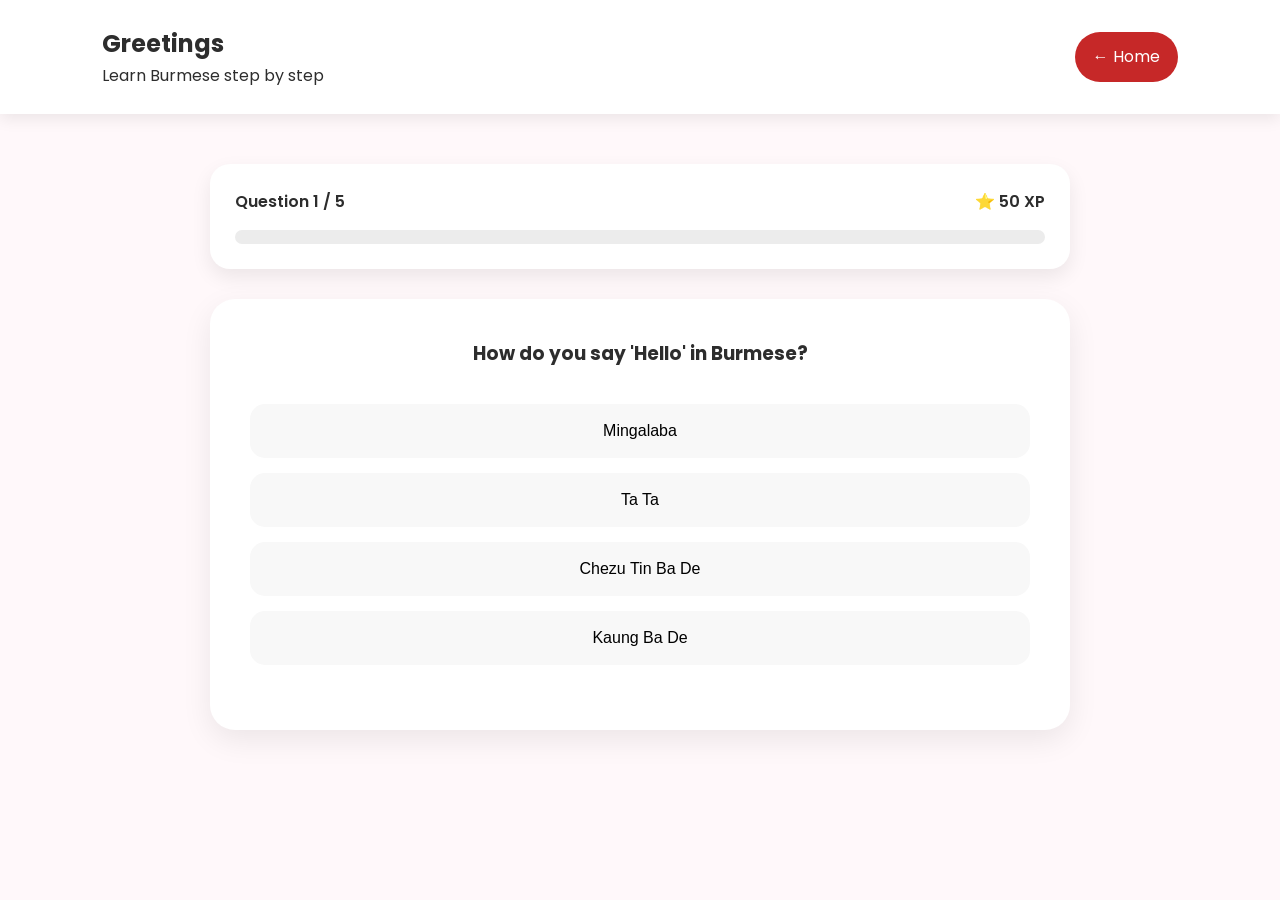
==== lesson.html @ 3cbdacf6 "Add files via upload" ====
<!DOCTYPE html>
<html lang="en">

<head>

<meta charset="UTF-8">

<meta name="viewport" content="width=device-width, initial-scale=1.0">

<title>Lesson | Learn Burmese with Su</title>

<link rel="preconnect" href="https://fonts.googleapis.com">

<link rel="preconnect" href="https://fonts.gstatic.com" crossorigin>

<link href="https://fonts.googleapis.com/css2?family=Poppins:wght@300;400;500;600;700&display=swap" rel="stylesheet">

<link rel="stylesheet" href="style.css">

</head>

<body class="lesson-page">

<header class="lesson-header">

<div>

<h2 id="lessonTitle">

Loading Lesson...

</h2>

<p id="lessonSubtitle">

Learn Burmese step by step

</p>

</div>

<a href="index.html" class="back-btn">

← Home

</a>

</header>

<main class="lesson-container">

<div class="progress-box">

<div class="progress-info">

<span id="questionCounter">

Question 1 / 10

</span>

<span id="xpCounter">

⭐ 0 XP

</span>

</div>

<div class="progress-bar">

<div id="progressFill">

</div>

</div>

</div>

<div class="question-card">

<h3 id="question">

Loading...

</h3>

<div id="answers">

<!-- Buttons generated by JavaScript -->

</div>

<div id="feedback">

</div>

<button
id="nextButton"
class="primary-btn"
style="display:none;">

Next →

</button>

</div>

</main>

<div id="completeScreen" class="complete-screen">

<div class="complete-card">

<h1>

🎉 Lesson Complete!

</h1>

<h2 id="scoreText">

100%

</h2>

<p>

Excellent work!

</p>

<div class="stats">

<div>

⭐

<h3 id="earnedXP">

0 XP

</h3>

<p>Earned</p>

</div>

<div>

📚

<h3 id="learnedWords">

0</h3>

<p>Words</p>

</div>

</div>

<button
class="primary-btn"
onclick="goHome()">

Back Home

</button>

</div>

</div>

<script src="questions.js"></script>

<script src="lesson.js"></script>

</body>

</html>
---- style.css ----
/* ==========================================
   Learn Burmese with Su
   Version 1.0
========================================== */

:root{

    --primary:#C62828;
    --primary-dark:#8E1C1C;

    --background:#FFF8FA;

    --card:#FFFFFF;

    --text:#2D2D2D;

    --gray:#777777;

    --border:#F2E8EA;

    --success:#43A047;

    --danger:#E53935;

    --shadow:0 10px 30px rgba(0,0,0,.08);

}

*{
    margin:0;
    padding:0;
    box-sizing:border-box;
}

html{
    scroll-behavior:smooth;
}

body{

    font-family:'Poppins',sans-serif;

    background:var(--background);

    color:var(--text);

    line-height:1.6;

}

/* ==========================
      NAVBAR
========================== */

.navbar{

    background:white;

    display:flex;

    justify-content:space-between;

    align-items:center;

    padding:18px 8%;

    box-shadow:var(--shadow);

    position:sticky;

    top:0;

    z-index:1000;

}

.logo{

    display:flex;

    align-items:center;

    gap:15px;

}

.logo-icon{

    width:60px;

    height:60px;

    border-radius:50%;

    background:var(--primary);

    color:white;

    display:flex;

    justify-content:center;

    align-items:center;

    font-size:28px;

}

.logo-text h1{

    font-size:24px;

    color:var(--primary);

}

.logo-text p{

    color:var(--gray);

    font-size:14px;

}

.login-btn{

    border:none;

    background:var(--primary);

    color:white;

    padding:12px 20px;

    border-radius:30px;

    cursor:pointer;

    transition:.3s;

}

.login-btn:hover{

    background:var(--primary-dark);

}

/* ==========================
      HERO
========================== */

.hero{

    padding:80px 8%;

    text-align:center;

}

.tag{

    display:inline-block;

    background:#FFE9EC;

    color:var(--primary);

    padding:8px 18px;

    border-radius:50px;

    font-size:13px;

    font-weight:600;

    margin-bottom:20px;

}

.hero h2{

    font-size:52px;

    margin-bottom:20px;

}

.hero p{

    max-width:700px;

    margin:auto;

    color:var(--gray);

    font-size:18px;

}

.hero-buttons{

    margin-top:35px;

}

.primary-btn{

    background:var(--primary);

    color:white;

    border:none;

    padding:16px 30px;

    border-radius:40px;

    cursor:pointer;

    font-size:16px;

    margin-right:15px;

    transition:.3s;

}

.primary-btn:hover{

    transform:translateY(-3px);

    background:var(--primary-dark);

}

.secondary-btn{

    background:white;

    color:var(--primary);

    border:2px solid var(--primary);

    padding:16px 30px;

    border-radius:40px;

    cursor:pointer;

    transition:.3s;

}

.secondary-btn:hover{

    background:var(--primary);

    color:white;

}

/* ==========================
      DASHBOARD
========================== */

.dashboard{

    width:85%;

    margin:auto;

    display:grid;

    grid-template-columns:repeat(3,1fr);

    gap:25px;

}

.stat-card{

    background:white;

    border-radius:20px;

    text-align:center;

    padding:35px;

    box-shadow:var(--shadow);

}

.stat-card span{

    font-size:42px;

    font-weight:bold;

    color:var(--primary);

    display:block;

    margin:12px 0;

}

/* ==========================
      CONTINUE CARD
========================== */

.continue{

    width:85%;

    margin:60px auto;

}

.continue-card{

    background:linear-gradient(135deg,#C62828,#AD1457);

    color:white;

    padding:35px;

    border-radius:25px;

    display:flex;

    justify-content:space-between;

    align-items:center;

    box-shadow:var(--shadow);

}

.continue-card button{

    background:white;

    color:var(--primary);

    border:none;

    padding:15px 25px;

    border-radius:30px;

    cursor:pointer;

    font-weight:600;

}

/* ==========================
      LESSONS
========================== */

.lessons{

    width:85%;

    margin:auto;

    padding-bottom:60px;

}

.lessons h2{

    margin-bottom:30px;

}

#lessonContainer{

    display:grid;

    grid-template-columns:repeat(auto-fit,minmax(280px,1fr));

    gap:25px;

}

.lesson-card{

    background:white;

    border-radius:20px;

    padding:25px;

    box-shadow:var(--shadow);

    transition:.3s;

    cursor:pointer;

}

.lesson-card:hover{

    transform:translateY(-6px);

}

.lesson-card h3{

    color:var(--primary);

    margin-bottom:10px;

}

.lesson-card p{

    color:var(--gray);

}

.lesson-card button{

    margin-top:20px;

    width:100%;

    background:var(--primary);

    color:white;

    border:none;

    padding:12px;

    border-radius:15px;

    cursor:pointer;

}

/* ==========================
      ABOUT
========================== */

.about{

    background:white;

    padding:80px 8%;

}

.about h2{

    text-align:center;

    margin-bottom:50px;

}

.features{

    display:grid;

    grid-template-columns:repeat(3,1fr);

    gap:30px;

}

.feature{

    text-align:center;

    padding:30px;

}

.emoji{

    font-size:50px;

    margin-bottom:20px;

}

/* ==========================
      FOOTER
========================== */

footer{

    background:#111;

    color:white;

    text-align:center;

    padding:30px;

}

/* ==========================
      MOBILE
========================== */

@media(max-width:900px){

.dashboard{

    grid-template-columns:1fr;

}

.features{

    grid-template-columns:1fr;

}

.continue-card{

    flex-direction:column;

    text-align:center;

    gap:25px;

}

.hero h2{

    font-size:36px;

}

.navbar{

    flex-direction:column;

    gap:20px;

}

.logo{

    flex-direction:column;

}

}

/*==========================================
LESSON PAGE
==========================================*/

.lesson-page{

background:#FFF8FA;

min-height:100vh;

font-family:'Poppins',sans-serif;

}

.lesson-header{

display:flex;

justify-content:space-between;

align-items:center;

padding:25px 8%;

background:white;

box-shadow:0 5px 15px rgba(0,0,0,.08);

}

.back-btn{

text-decoration:none;

background:#C62828;

color:white;

padding:12px 18px;

border-radius:30px;

}

.lesson-container{

max-width:900px;

margin:50px auto;

padding:0 20px;

}

.progress-box{

background:white;

padding:25px;

border-radius:20px;

box-shadow:0 8px 20px rgba(0,0,0,.08);

margin-bottom:30px;

}

.progress-info{

display:flex;

justify-content:space-between;

margin-bottom:15px;

font-weight:600;

}

.progress-bar{

width:100%;

height:15px;

background:#eee;

border-radius:20px;

overflow:hidden;

}

#progressFill{

width:0%;

height:100%;

background:#C62828;

transition:.4s;

}

.question-card{

background:white;

padding:40px;

border-radius:25px;

box-shadow:0 10px 30px rgba(0,0,0,.08);

}

#question{

margin-bottom:35px;

text-align:center;

}

.answer-btn{

display:block;

width:100%;

margin-bottom:15px;

padding:18px;

border:none;

background:#f8f8f8;

border-radius:15px;

font-size:16px;

cursor:pointer;

transition:.3s;

}

.answer-btn:hover{

background:#C62828;

color:white;

}

.correct{

background:#43A047!important;

color:white;

}

.wrong{

background:#E53935!important;

color:white;

}

#feedback{

margin:25px 0;

font-size:18px;

font-weight:600;

text-align:center;

}

.complete-screen{

display:none;

position:fixed;

left:0;

top:0;

width:100%;

height:100%;

background:rgba(0,0,0,.65);

justify-content:center;

align-items:center;

}

.complete-card{

background:white;

padding:50px;

border-radius:25px;

text-align:center;

width:90%;

max-width:450px;

}

.stats{

display:flex;

justify-content:space-around;

margin:35px 0;

}

/*==========================================
UNIT PAGE
==========================================*/

.unit-container{

    width:85%;
    max-width:1200px;
    margin:40px auto 80px;

}

.back-link{

    display:inline-block;
    margin-bottom:25px;

    color:var(--primary);

    text-decoration:none;

    font-weight:600;

    transition:.3s;

}

.back-link:hover{

    color:var(--primary-dark);

}

.unit-hero{

    background:white;

    border-radius:25px;

    padding:40px;

    display:flex;

    align-items:center;

    gap:30px;

    box-shadow:var(--shadow);

    margin-bottom:35px;

}

.unit-icon{

    width:90px;

    height:90px;

    border-radius:50%;

    background:var(--primary);

    color:white;

    display:flex;

    justify-content:center;

    align-items:center;

    font-size:42px;

    flex-shrink:0;

}

.unit-label{

    color:var(--primary);

    font-weight:700;

    letter-spacing:2px;

    margin-bottom:10px;

}

.unit-hero h1{

    font-size:38px;

    margin-bottom:15px;

}

.unit-hero p{

    color:var(--gray);

}



/*==========================================
PROGRESS
==========================================*/

.progress-section{

    background:white;

    border-radius:25px;

    padding:30px;

    box-shadow:var(--shadow);

    margin-bottom:40px;

}

.progress-header{

    display:flex;

    justify-content:space-between;

    align-items:center;

    font-weight:600;

    margin-bottom:15px;

}

.progress-bar{

    width:100%;

    height:14px;

    background:#ECECEC;

    border-radius:20px;

    overflow:hidden;

}

.progress-fill{

    width:0%;

    height:100%;

    background:linear-gradient(90deg,#C62828,#E53935);

    transition:.4s;

}

#progressText{

    margin-top:12px;

    color:var(--gray);

}



/*==========================================
LESSON SECTION
==========================================*/

.lesson-section{

    margin-top:50px;

}

.lesson-section h2{

    margin-bottom:25px;

}



/*==========================================
LESSON CARDS
==========================================*/

#lessonContainer{

    display:grid;

    grid-template-columns:repeat(auto-fit,minmax(320px,1fr));

    gap:25px;

}

.lesson-card{

    background:white;

    border-radius:22px;

    padding:30px;

    box-shadow:var(--shadow);

    transition:.3s;

}

.lesson-card:hover{

    transform:translateY(-6px);

}

.lesson-icon{

    width:65px;

    height:65px;

    border-radius:50%;

    background:#FFE9EC;

    color:var(--primary);

    display:flex;

    justify-content:center;

    align-items:center;

    font-size:30px;

    margin-bottom:20px;

}

.lesson-card h3{

    color:var(--primary);

    font-size:15px;

    margin-bottom:5px;

}

.lesson-card h2{

    margin-bottom:12px;

    font-size:24px;

}

.lesson-card p{

    color:var(--gray);

    margin-bottom:20px;

}

.lesson-meta{

    display:flex;

    flex-direction:column;

    gap:8px;

    margin-bottom:25px;

    color:#555;

    font-size:15px;

}



/*==========================================
LOCKED CARD
==========================================*/

.lesson-card.locked{

    opacity:.65;

    background:#FAFAFA;

}

.lesson-card.locked .lesson-icon{

    background:#EEE;

}

.lesson-card.locked:hover{

    transform:none;

}



/*==========================================
GOAL CARD
==========================================*/

.goal-card{

    background:white;

    margin-top:50px;

    border-radius:25px;

    padding:35px;

    box-shadow:var(--shadow);

}

.goal-card h2{

    margin-bottom:20px;

}

.goal-card ul{

    padding-left:25px;

}

.goal-card li{

    margin-bottom:12px;

}



/*==========================================
RESPONSIVE
==========================================*/

@media(max-width:900px){

.unit-container{

    width:92%;

}

.unit-hero{

    flex-direction:column;

    text-align:center;

}

.progress-header{

    flex-direction:column;

    gap:8px;

}

.lesson-card{

    padding:25px;

}

.lesson-card h2{

    font-size:22px;

}

}
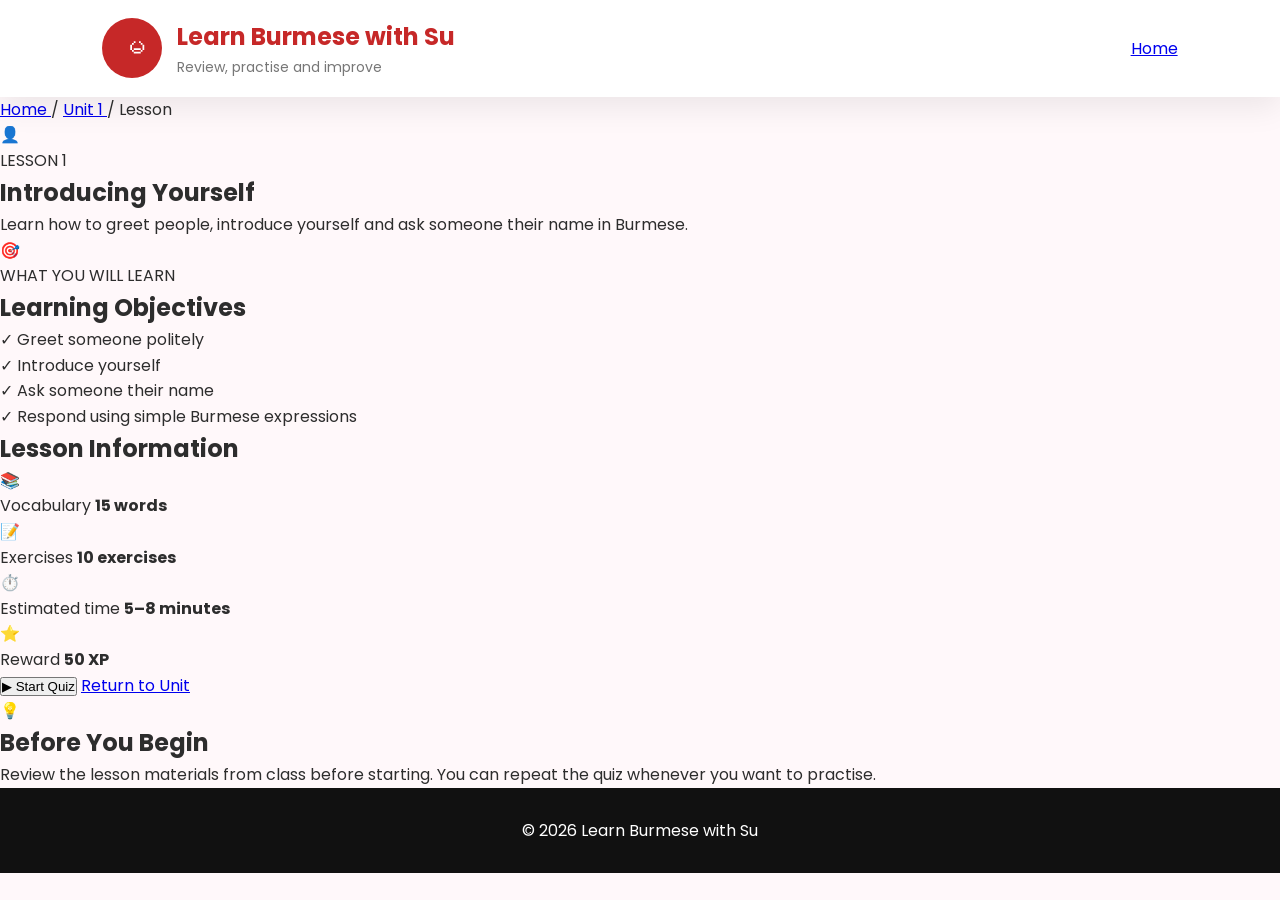
==== commit 77c2ea83: "Add lesson overview page structure in lesson.html This file contains the HTML structure for a lesson" ====
--- a/lesson.html
+++ b/lesson.html
@@ -1,181 +1,397 @@
-<!DOCTYPE html>
-<html lang="en">
-
-<head>
-
-<meta charset="UTF-8">
-
-<meta name="viewport" content="width=device-width, initial-scale=1.0">
-
-<title>Lesson | Learn Burmese with Su</title>
-
-<link rel="preconnect" href="https://fonts.googleapis.com">
-
-<link rel="preconnect" href="https://fonts.gstatic.com" crossorigin>
-
-<link href="https://fonts.googleapis.com/css2?family=Poppins:wght@300;400;500;600;700&display=swap" rel="stylesheet">
-
-<link rel="stylesheet" href="style.css">
-
-</head>
-
-<body class="lesson-page">
-
-<header class="lesson-header">
-
-<div>
-
-<h2 id="lessonTitle">
-
-Loading Lesson...
-
-</h2>
-
-<p id="lessonSubtitle">
-
-Learn Burmese step by step
-
-</p>
-
-</div>
-
-<a href="index.html" class="back-btn">
-
-← Home
-
-</a>
-
-</header>
-
-<main class="lesson-container">
-
-<div class="progress-box">
-
-<div class="progress-info">
-
-<span id="questionCounter">
-
-Question 1 / 10
-
-</span>
-
-<span id="xpCounter">
-
-⭐ 0 XP
-
-</span>
-
-</div>
-
-<div class="progress-bar">
-
-<div id="progressFill">
-
-</div>
-
-</div>
-
-</div>
-
-<div class="question-card">
-
-<h3 id="question">
-
-Loading...
-
-</h3>
-
-<div id="answers">
-
-<!-- Buttons generated by JavaScript -->
-
-</div>
-
-<div id="feedback">
-
-</div>
-
-<button
-id="nextButton"
-class="primary-btn"
-style="display:none;">
-
-Next →
-
-</button>
-
-</div>
-
-</main>
-
-<div id="completeScreen" class="complete-screen">
-
-<div class="complete-card">
-
-<h1>
-
-🎉 Lesson Complete!
-
-</h1>
-
-<h2 id="scoreText">
-
-100%
-
-</h2>
-
-<p>
-
-Excellent work!
-
-</p>
-
-<div class="stats">
-
-<div>
-
-⭐
-
-<h3 id="earnedXP">
-
-0 XP
-
-</h3>
-
-<p>Earned</p>
-
-</div>
-
-<div>
-
-📚
-
-<h3 id="learnedWords">
-
-0</h3>
-
-<p>Words</p>
-
-</div>
-
-</div>
-
-<button
-class="primary-btn"
-onclick="goHome()">
-
-Back Home
-
-</button>
-
-</div>
-
-</div>
-
-<script src="questions.js"></script>
-
-<script src="lesson.js"></script>
-
-</body>
-
-</html>+<!DOCTYPE html>
+
+<html lang="en">
+
+<head>
+
+    <meta charset="UTF-8">
+
+    <meta
+        name="viewport"
+        content="width=device-width, initial-scale=1.0"
+    >
+
+    <meta
+        name="description"
+        content="Review the lesson objectives and begin your Burmese language practice."
+    >
+
+    <title>Lesson Overview | Learn Burmese with Su</title>
+
+    <link
+        rel="preconnect"
+        href="https://fonts.googleapis.com"
+    >
+
+    <link
+        rel="preconnect"
+        href="https://fonts.gstatic.com"
+        crossorigin
+    >
+
+    <link
+        href="https://fonts.googleapis.com/css2?family=Poppins:wght@400;500;600;700&display=swap"
+        rel="stylesheet"
+    >
+
+    <link
+        rel="stylesheet"
+        href="style.css"
+    >
+
+</head>
+
+<body class="lesson-overview-page">
+
+
+    <!-- ==========================================
+         NAVIGATION
+    =========================================== -->
+
+    <header class="navbar">
+
+        <div class="logo">
+
+            <div class="logo-icon">
+                မ
+            </div>
+
+            <div class="logo-text">
+
+                <h1>Learn Burmese with Su</h1>
+
+                <p>Review, practise and improve</p>
+
+            </div>
+
+        </div>
+
+
+        <a
+            href="index.html"
+            class="lesson-home-link"
+        >
+            Home
+        </a>
+
+    </header>
+
+
+
+    <!-- ==========================================
+         MAIN CONTENT
+    =========================================== -->
+
+    <main class="lesson-overview-container">
+
+
+        <!-- BREADCRUMB -->
+
+        <nav
+            class="lesson-breadcrumb"
+            aria-label="Lesson navigation"
+        >
+
+            <a
+                href="index.html"
+                class="breadcrumb-link"
+            >
+                Home
+            </a>
+
+            <span class="breadcrumb-divider">
+                /
+            </span>
+
+            <a
+                href="unit.html?unit=1"
+                id="unitBreadcrumb"
+                class="breadcrumb-link"
+            >
+                Unit 1
+            </a>
+
+            <span class="breadcrumb-divider">
+                /
+            </span>
+
+            <span id="lessonBreadcrumb">
+                Lesson
+            </span>
+
+        </nav>
+
+
+
+        <!-- LESSON HERO -->
+
+        <section class="lesson-overview-hero">
+
+            <div
+                id="lessonOverviewIcon"
+                class="lesson-overview-icon"
+            >
+                👤
+            </div>
+
+
+            <div class="lesson-overview-content">
+
+                <p
+                    id="lessonNumber"
+                    class="lesson-overview-label"
+                >
+                    LESSON 1
+                </p>
+
+                <h1 id="lessonTitle">
+                    Introducing Yourself
+                </h1>
+
+                <p
+                    id="lessonDescription"
+                    class="lesson-overview-description"
+                >
+                    Learn how to greet people, introduce yourself and ask
+                    someone their name in Burmese.
+                </p>
+
+            </div>
+
+        </section>
+
+
+
+        <!-- LESSON DETAILS -->
+
+        <div class="lesson-overview-grid">
+
+
+            <!-- LEFT COLUMN -->
+
+            <section class="lesson-objectives-card">
+
+                <div class="section-heading">
+
+                    <div class="section-heading-icon">
+                        🎯
+                    </div>
+
+                    <div>
+
+                        <p class="section-label">
+                            WHAT YOU WILL LEARN
+                        </p>
+
+                        <h2>Learning Objectives</h2>
+
+                    </div>
+
+                </div>
+
+
+                <ul
+                    id="objectivesList"
+                    class="objectives-list"
+                >
+
+                    <li>
+                        <span class="objective-check">✓</span>
+                        Greet someone politely
+                    </li>
+
+                    <li>
+                        <span class="objective-check">✓</span>
+                        Introduce yourself
+                    </li>
+
+                    <li>
+                        <span class="objective-check">✓</span>
+                        Ask someone their name
+                    </li>
+
+                    <li>
+                        <span class="objective-check">✓</span>
+                        Respond using simple Burmese expressions
+                    </li>
+
+                </ul>
+
+            </section>
+
+
+
+            <!-- RIGHT COLUMN -->
+
+            <aside class="lesson-information-card">
+
+                <h2>Lesson Information</h2>
+
+
+                <div class="lesson-information-list">
+
+
+                    <div class="lesson-information-item">
+
+                        <div class="information-icon">
+                            📚
+                        </div>
+
+                        <div>
+
+                            <span class="information-label">
+                                Vocabulary
+                            </span>
+
+                            <strong id="lessonWords">
+                                15 words
+                            </strong>
+
+                        </div>
+
+                    </div>
+
+
+                    <div class="lesson-information-item">
+
+                        <div class="information-icon">
+                            📝
+                        </div>
+
+                        <div>
+
+                            <span class="information-label">
+                                Exercises
+                            </span>
+
+                            <strong id="lessonExercises">
+                                10 exercises
+                            </strong>
+
+                        </div>
+
+                    </div>
+
+
+                    <div class="lesson-information-item">
+
+                        <div class="information-icon">
+                            ⏱️
+                        </div>
+
+                        <div>
+
+                            <span class="information-label">
+                                Estimated time
+                            </span>
+
+                            <strong id="lessonDuration">
+                                5–8 minutes
+                            </strong>
+
+                        </div>
+
+                    </div>
+
+
+                    <div class="lesson-information-item">
+
+                        <div class="information-icon">
+                            ⭐
+                        </div>
+
+                        <div>
+
+                            <span class="information-label">
+                                Reward
+                            </span>
+
+                            <strong id="lessonXp">
+                                50 XP
+                            </strong>
+
+                        </div>
+
+                    </div>
+
+
+                </div>
+
+
+                <button
+                    id="startPracticeButton"
+                    class="start-practice-btn"
+                    type="button"
+                >
+                    <span>▶</span>
+                    Start Quiz
+                </button>
+
+
+                <a
+                    href="unit.html?unit=1"
+                    id="backToUnitLink"
+                    class="back-to-unit-link"
+                >
+                    Return to Unit
+                </a>
+
+            </aside>
+
+
+        </div>
+
+
+
+        <!-- LESSON NOTE -->
+
+        <section class="lesson-note-card">
+
+            <div class="lesson-note-icon">
+                💡
+            </div>
+
+            <div>
+
+                <h2>Before You Begin</h2>
+
+                <p>
+                    Review the lesson materials from class before starting.
+                    You can repeat the quiz whenever you want to practise.
+                </p>
+
+            </div>
+
+        </section>
+
+
+    </main>
+
+
+
+    <!-- ==========================================
+         FOOTER
+    =========================================== -->
+
+    <footer>
+
+        <p>
+            © 2026 Learn Burmese with Su
+        </p>
+
+    </footer>
+
+
+
+    <!-- ==========================================
+         SCRIPTS
+    =========================================== -->
+
+    <script src="courseData.js"></script>
+
+    <script src="lesson.js"></script>
+
+
+</body>
+
+</html>
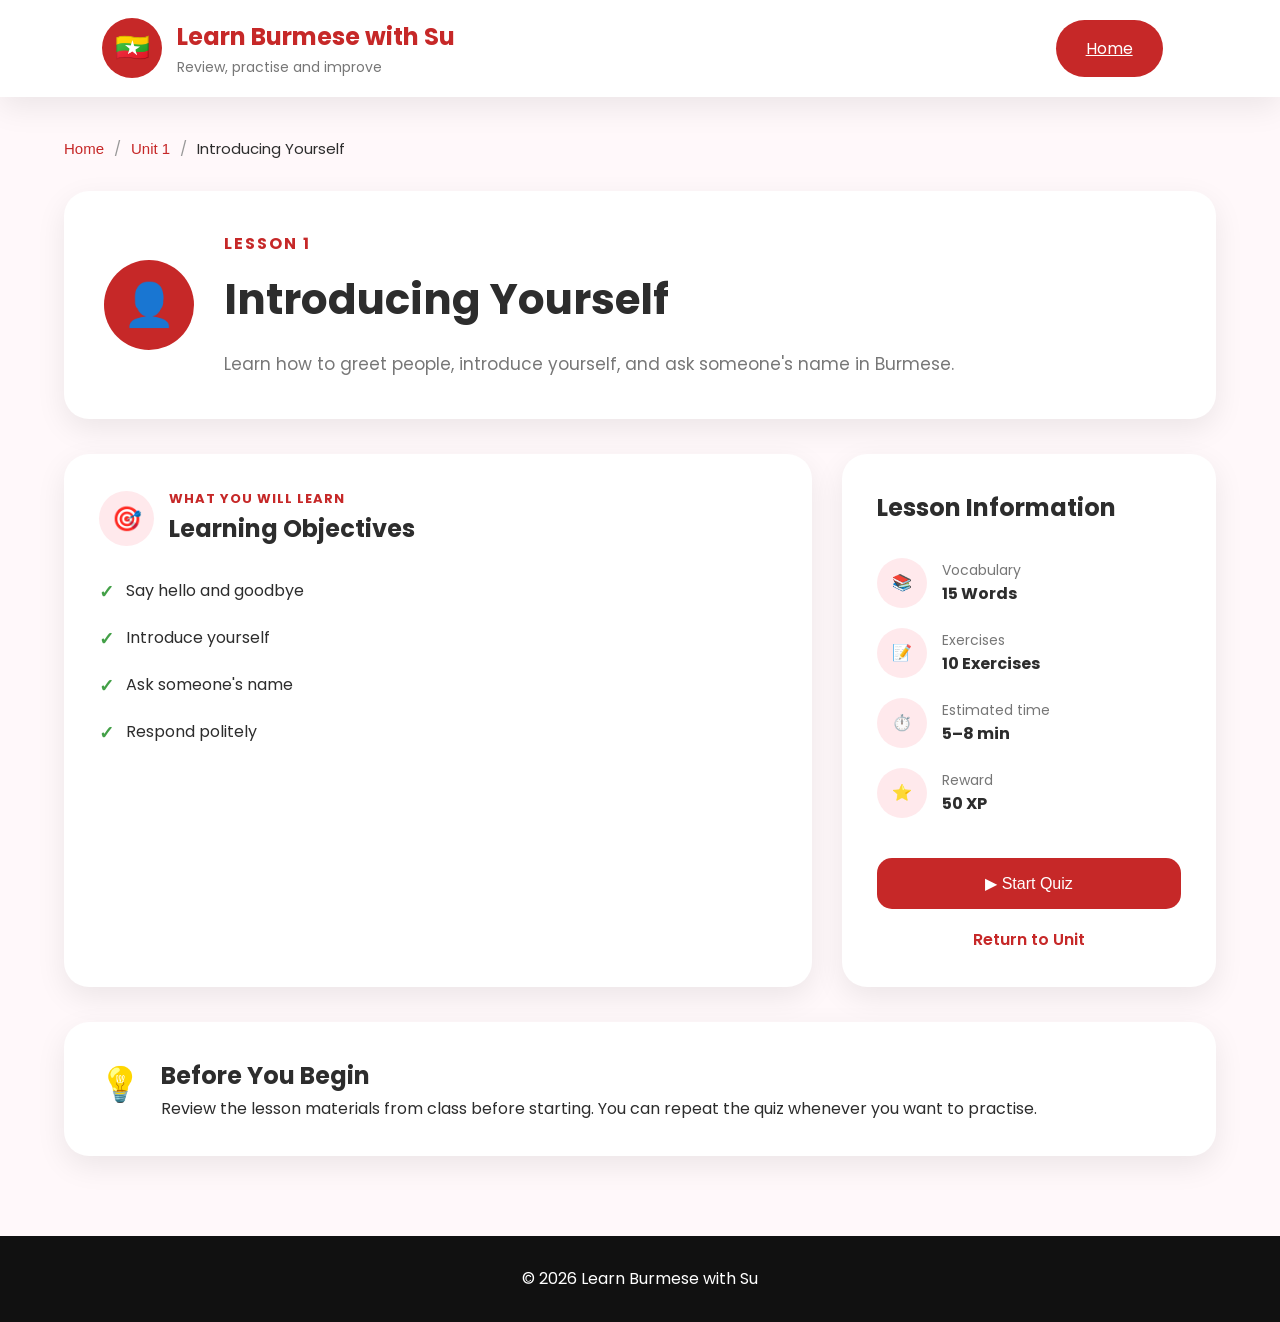
==== commit 2710c2f4: "Update lesson.html" ====
--- a/lesson.html
+++ b/lesson.html
@@ -53,7 +53,7 @@
         <div class="logo">
 
             <div class="logo-icon">
-                မ
+                🇲🇲
             </div>
 
             <div class="logo-text">
@@ -69,7 +69,7 @@
 
         <a
             href="index.html"
-            class="lesson-home-link"
+            class="primary-btn nav-btn"
         >
             Home
         </a>
--- a/style.css
+++ b/style.css
@@ -376,7 +376,7 @@
 
 }
 
-#lessonContainer{
+#unitContainer{
 
     display:grid;
 
@@ -554,237 +554,267 @@
 
 }
 
-/*==========================================
-LESSON PAGE
-==========================================*/
-
-.lesson-page{
-
-background:#FFF8FA;
-
-min-height:100vh;
-
-font-family:'Poppins',sans-serif;
-
-}
-
-.lesson-header{
-
-display:flex;
-
-justify-content:space-between;
-
-align-items:center;
-
-padding:25px 8%;
-
-background:white;
-
-box-shadow:0 5px 15px rgba(0,0,0,.08);
-
-}
-
-.back-btn{
-
-text-decoration:none;
-
-background:#C62828;
-
-color:white;
-
-padding:12px 18px;
-
-border-radius:30px;
-
-}
-
-.lesson-container{
-
-max-width:900px;
-
-margin:50px auto;
-
-padding:0 20px;
-
-}
-
-.progress-box{
-
-background:white;
-
-padding:25px;
-
-border-radius:20px;
-
-box-shadow:0 8px 20px rgba(0,0,0,.08);
-
-margin-bottom:30px;
-
-}
-
-.progress-info{
-
-display:flex;
-
-justify-content:space-between;
-
-margin-bottom:15px;
-
-font-weight:600;
-
-}
-
-.progress-bar{
-
-width:100%;
-
-height:15px;
-
-background:#eee;
-
-border-radius:20px;
-
-overflow:hidden;
-
-}
-
-#progressFill{
-
-width:0%;
-
-height:100%;
-
-background:#C62828;
-
-transition:.4s;
-
-}
-
-.question-card{
-
-background:white;
-
-padding:40px;
-
-border-radius:25px;
-
-box-shadow:0 10px 30px rgba(0,0,0,.08);
-
-}
-
-#question{
-
-margin-bottom:35px;
-
-text-align:center;
-
-}
-
-.answer-btn{
-
-display:block;
-
-width:100%;
-
-margin-bottom:15px;
-
-padding:18px;
-
-border:none;
-
-background:#f8f8f8;
-
-border-radius:15px;
-
-font-size:16px;
-
-cursor:pointer;
-
-transition:.3s;
-
-}
-
-.answer-btn:hover{
-
-background:#C62828;
-
-color:white;
-
-}
-
-.correct{
-
-background:#43A047!important;
-
-color:white;
-
-}
-
-.wrong{
-
-background:#E53935!important;
-
-color:white;
-
-}
-
-#feedback{
-
-margin:25px 0;
-
-font-size:18px;
-
-font-weight:600;
-
-text-align:center;
-
-}
-
-.complete-screen{
-
-display:none;
-
-position:fixed;
-
-left:0;
-
-top:0;
-
-width:100%;
-
-height:100%;
-
-background:rgba(0,0,0,.65);
-
-justify-content:center;
-
-align-items:center;
-
-}
-
-.complete-card{
-
-background:white;
-
-padding:50px;
-
-border-radius:25px;
-
-text-align:center;
-
-width:90%;
-
-max-width:450px;
-
-}
-
-.stats{
-
-display:flex;
-
-justify-content:space-around;
-
-margin:35px 0;
+/*==================================================
+    LESSON OVERVIEW PAGE
+==================================================*/
+
+.lesson-overview-page{
+    background:var(--background);
+    min-height:100vh;
+}
+
+.lesson-overview-container{
+    width:90%;
+    max-width:1200px;
+    margin:40px auto 80px;
+}
+
+/*==================================================
+    BREADCRUMB
+==================================================*/
+
+.lesson-breadcrumb{
+    display:flex;
+    align-items:center;
+    gap:10px;
+    margin-bottom:30px;
+    font-size:15px;
+}
+
+.breadcrumb-link{
+    color:var(--primary);
+    text-decoration:none;
+    font-weight:500;
+}
+
+.breadcrumb-link:hover{
+    text-decoration:underline;
+}
+
+.breadcrumb-divider{
+    color:#999;
+}
+
+/*==================================================
+    HERO
+==================================================*/
+
+.lesson-overview-hero{
+    background:white;
+    border-radius:25px;
+    padding:40px;
+    display:flex;
+    align-items:center;
+    gap:30px;
+    box-shadow:var(--shadow);
+    margin-bottom:35px;
+}
+
+.lesson-overview-icon{
+    width:90px;
+    height:90px;
+    border-radius:50%;
+    background:var(--primary);
+    color:white;
+    display:flex;
+    justify-content:center;
+    align-items:center;
+    font-size:42px;
+    flex-shrink:0;
+}
+
+.lesson-overview-label{
+    color:var(--primary);
+    font-weight:700;
+    letter-spacing:2px;
+    margin-bottom:10px;
+}
+
+.lesson-overview-content h1{
+    font-size:42px;
+    margin-bottom:15px;
+}
+
+.lesson-overview-description{
+    color:var(--gray);
+    font-size:17px;
+    line-height:1.8;
+}
+
+/*==================================================
+    GRID
+==================================================*/
+
+.lesson-overview-grid{
+    display:grid;
+    grid-template-columns:2fr 1fr;
+    gap:30px;
+    margin-bottom:35px;
+}
+
+/*==================================================
+    CARDS
+==================================================*/
+
+.lesson-objectives-card,
+.lesson-information-card,
+.lesson-note-card{
+    background:white;
+    border-radius:25px;
+    padding:35px;
+    box-shadow:var(--shadow);
+}
+
+/*==================================================
+    SECTION HEADER
+==================================================*/
+
+.section-heading{
+    display:flex;
+    align-items:center;
+    gap:15px;
+    margin-bottom:30px;
+}
+
+.section-heading-icon{
+    width:55px;
+    height:55px;
+    border-radius:50%;
+    background:#FFE9EC;
+    display:flex;
+    justify-content:center;
+    align-items:center;
+    font-size:24px;
+}
+
+.section-label{
+    color:var(--primary);
+    font-size:13px;
+    font-weight:700;
+    letter-spacing:1px;
+}
+
+/*==================================================
+    OBJECTIVES
+==================================================*/
+
+.objectives-list{
+    list-style:none;
+}
+
+.objectives-list li{
+    display:flex;
+    align-items:flex-start;
+    gap:12px;
+    margin-bottom:18px;
+    font-size:16px;
+}
+
+.objective-check{
+    color:var(--success);
+    font-weight:bold;
+    font-size:18px;
+}
+
+/*==================================================
+    LESSON INFO
+==================================================*/
+
+.lesson-information-list{
+    display:flex;
+    flex-direction:column;
+    gap:20px;
+    margin:30px 0;
+}
+
+.lesson-information-item{
+    display:flex;
+    gap:15px;
+    align-items:center;
+}
+
+.information-icon{
+    width:50px;
+    height:50px;
+    border-radius:50%;
+    background:#FFE9EC;
+    display:flex;
+    justify-content:center;
+    align-items:center;
+}
+
+.information-label{
+    display:block;
+    color:var(--gray);
+    font-size:14px;
+}
+
+/*==================================================
+    BUTTONS
+==================================================*/
+
+.start-practice-btn{
+    width:100%;
+    padding:16px;
+    border:none;
+    border-radius:15px;
+    background:var(--primary);
+    color:white;
+    font-size:16px;
+    cursor:pointer;
+    transition:.3s;
+    margin-top:10px;
+}
+
+.start-practice-btn:hover{
+    background:var(--primary-dark);
+}
+
+.back-to-unit-link{
+    display:block;
+    text-align:center;
+    margin-top:18px;
+    color:var(--primary);
+    text-decoration:none;
+    font-weight:600;
+}
+
+.back-to-unit-link:hover{
+    text-decoration:underline;
+}
+
+/*==================================================
+    NOTE CARD
+==================================================*/
+
+.lesson-note-card{
+    display:flex;
+    gap:20px;
+    align-items:flex-start;
+}
+
+.lesson-note-icon{
+    font-size:34px;
+}
+
+/*==================================================
+    MOBILE
+==================================================*/
+
+@media(max-width:900px){
+
+    .lesson-overview-hero{
+        flex-direction:column;
+        text-align:center;
+    }
+
+    .lesson-overview-grid{
+        grid-template-columns:1fr;
+    }
+
+    .lesson-overview-content h1{
+        font-size:34px;
+    }
 
 }
 
@@ -1185,4 +1215,220 @@
 
 }
 
-}+}
+
+/*==================================================
+    QUIZ PAGE
+==================================================*/
+
+.quiz-page{
+    background:#FFF8FA;
+    min-height:100vh;
+    padding:40px 20px;
+}
+
+.quiz-container{
+    width:min(92%, 920px);
+    margin:0 auto;
+}
+
+.quiz-header{
+    background:#FFFFFF;
+    border-radius:22px;
+    padding:35px 40px;
+    box-shadow:var(--shadow);
+    margin-bottom:30px;
+}
+
+.quiz-label{
+    color:var(--primary);
+    font-size:.9rem;
+    font-weight:700;
+    letter-spacing:1px;
+    text-transform:uppercase;
+    margin-bottom:12px;
+}
+
+.quiz-title{
+    font-size:2.3rem;
+    font-weight:700;
+    margin-bottom:28px;
+    line-height:1.3;
+}
+
+.progress-bar{
+    width:100%;
+    height:12px;
+    background:#E8E8E8;
+    border-radius:10px;
+    overflow:hidden;
+    margin:10px 0;
+}
+
+.progress-fill{
+    width:0%;
+    height:100%;
+    background:#C62828;
+    transition:.4s;
+}
+
+.progress-info{
+    display:flex;
+    justify-content:space-between;
+    align-items:center;
+    margin-top:12px;
+    font-size:.95rem;
+    color:var(--gray);
+}
+
+.question-card{
+    background:#FFFFFF;
+    border-radius:22px;
+    padding:40px;
+    box-shadow:var(--shadow);
+}
+
+.question-text{
+    font-size:1.75rem;
+    font-weight:600;
+    line-height:1.6;
+    margin-bottom:38px;
+}
+
+.answers{
+    display:grid;
+    gap:18px;
+    margin-bottom:20px;
+}
+
+.answer-btn{
+    width:100%;
+    padding:20px 24px;
+    border:none;
+    border-radius:16px;
+    background:#F7F7F7;
+    cursor:pointer;
+    font-size:1.05rem;
+    line-height:1.7;
+    text-align:left;
+    transition:.25s;
+}
+
+.answer-btn:hover{
+    transform:translateY(-2px);
+    background:var(--primary);
+    color:white;
+}
+
+.answer-btn.correct{
+    background:#4CAF50;
+    color:white;
+}
+
+.answer-btn.wrong{
+    background:#E53935;
+    color:white;
+}
+
+.answer-btn:disabled{
+    cursor:default;
+}
+
+.feedback{
+    margin-top:32px;
+    padding:24px;
+    border-radius:16px;
+    background:#FFF3E0;
+    line-height:1.8;
+}
+
+/*==========================================
+    NEXT BUTTON
+==========================================*/
+
+.next-btn{
+
+    width:100%;
+    margin-top:24px;
+
+    padding:16px;
+
+    background:var(--primary);
+    color:white;
+
+    border:none;
+    border-radius:16px;
+
+    font-size:16px;
+    font-weight:600;
+
+    cursor:pointer;
+
+    transition:.3s;
+
+}
+
+.next-btn:hover{
+
+    background:var(--primary-dark);
+
+    transform:translateY(-2px);
+
+}
+
+.complete-screen{
+    position:fixed;
+    inset:0;
+    background:rgba(0,0,0,.6);
+    display:none;
+    justify-content:center;
+    align-items:center;
+    z-index:999;
+}
+
+.complete-card{
+    background:white;
+    width:min(92%,560px);
+    padding:50px;
+    border-radius:24px;
+    text-align:center;
+    animation:pop .3s ease;
+}
+
+.complete-card h2{
+    color:#C62828;
+    margin-bottom:20px;
+}
+
+.complete-card p{
+    margin:12px 0;
+}
+
+.complete-card button{
+    margin-top:25px;
+    background:#C62828;
+    color:white;
+    border:none;
+    border-radius:10px;
+    padding:14px 30px;
+    cursor:pointer;
+    font-size:1rem;
+}
+
+.complete-card button:hover{
+    background:#8E1C1C;
+}
+
+@keyframes pop{
+
+    from{
+        transform:scale(.85);
+        opacity:0;
+    }
+
+    to{
+        transform:scale(1);
+        opacity:1;
+    }
+
+}
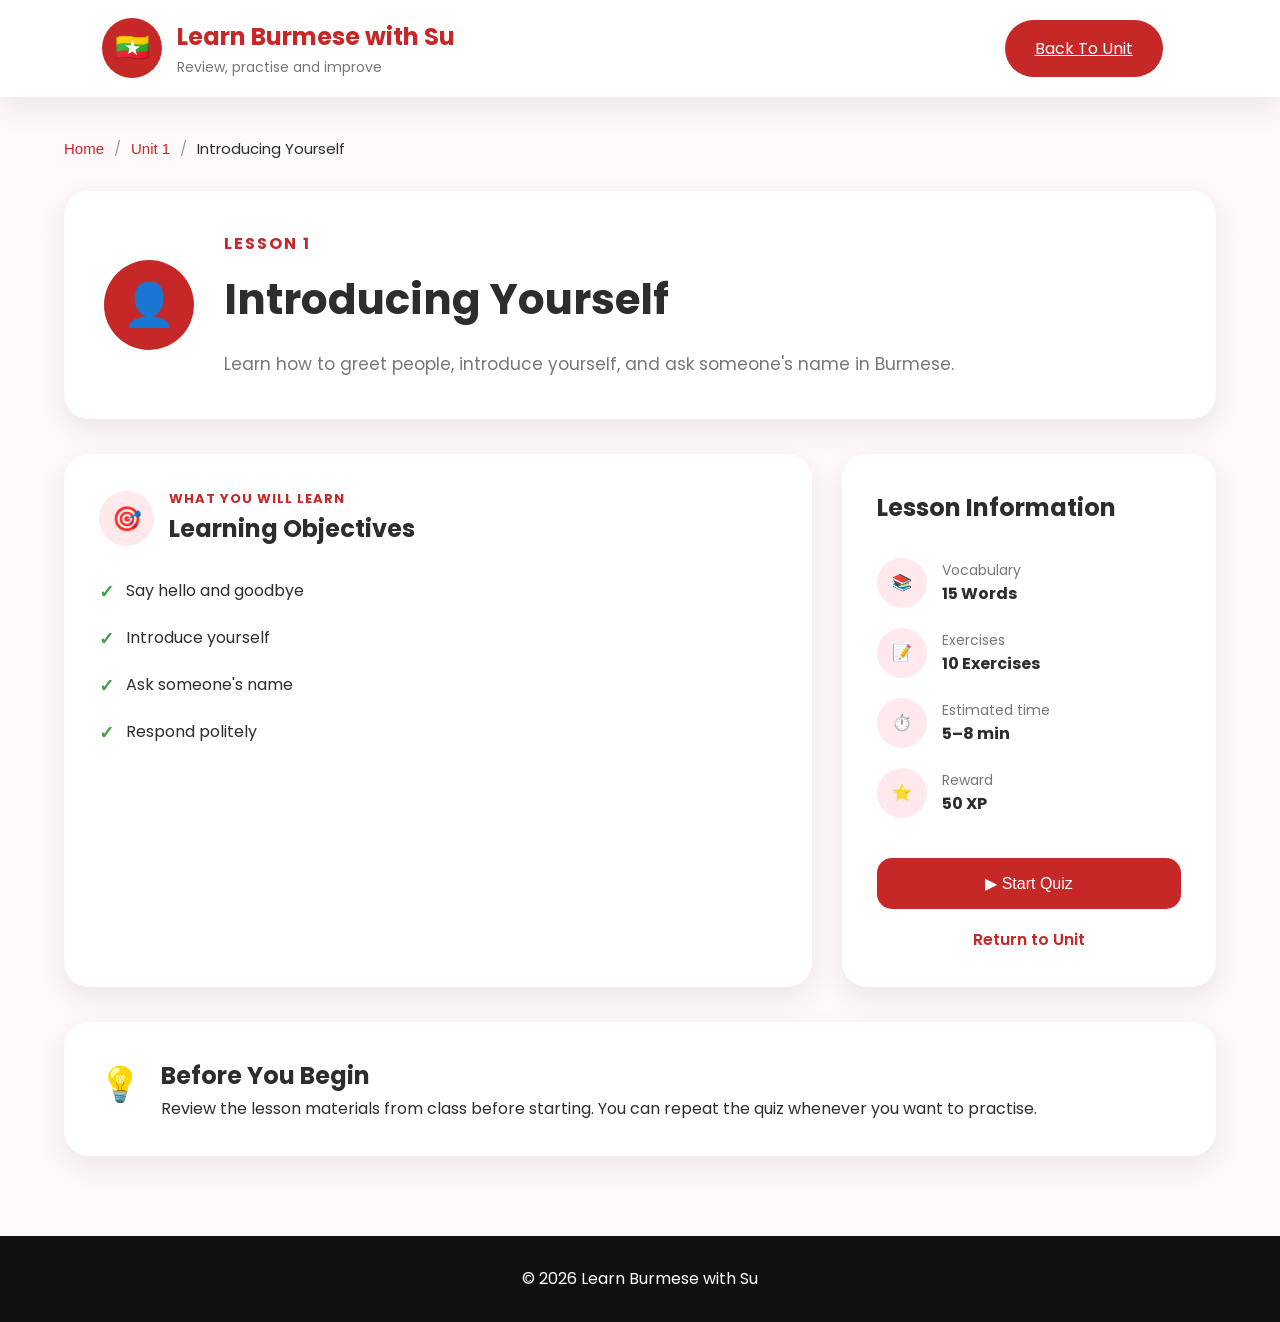
==== commit 2eb6107b: "Update lesson.html" ====
--- a/lesson.html
+++ b/lesson.html
@@ -68,10 +68,11 @@
 
 
         <a
-            href="index.html"
+            id="backUnitButton"
+            href="#"
             class="primary-btn nav-btn"
         >
-            Home
+            Back To Unit
         </a>
 
     </header>
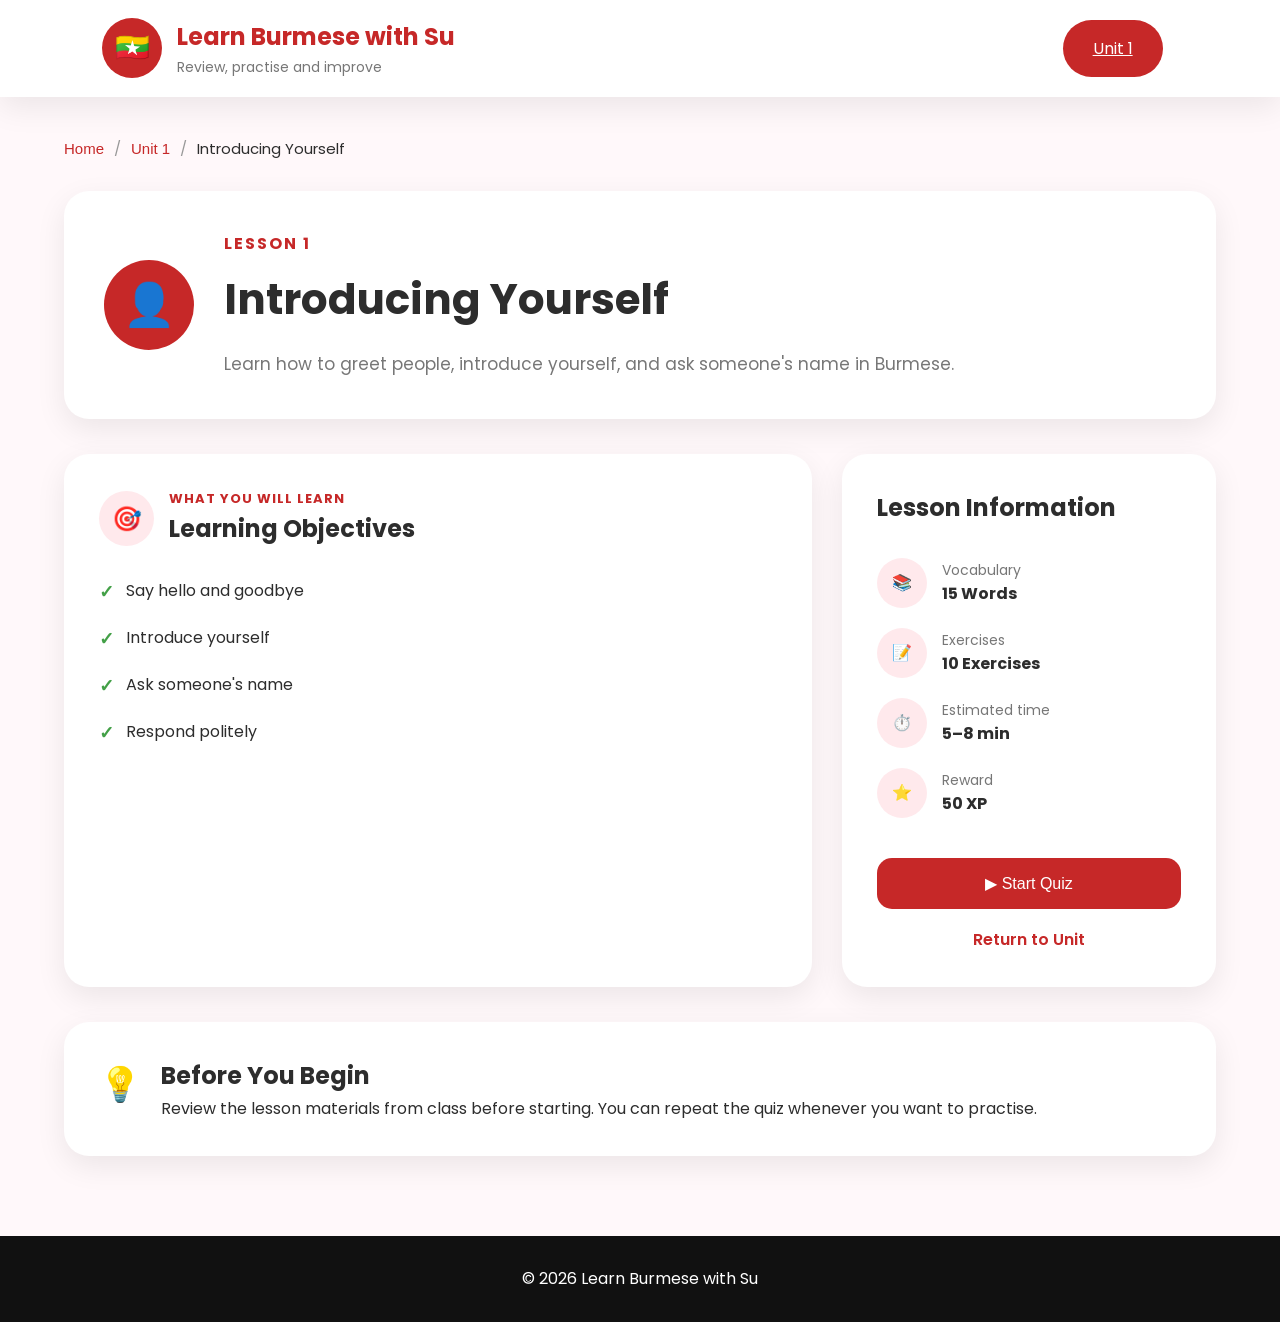
==== commit 592d3500: "Update lesson.html" ====
--- a/lesson.html
+++ b/lesson.html
@@ -389,7 +389,7 @@
     =========================================== -->
 
     <script src="courseData.js"></script>
-
+    <script src="progress.js"></script>
     <script src="lesson.js"></script>
 
 
